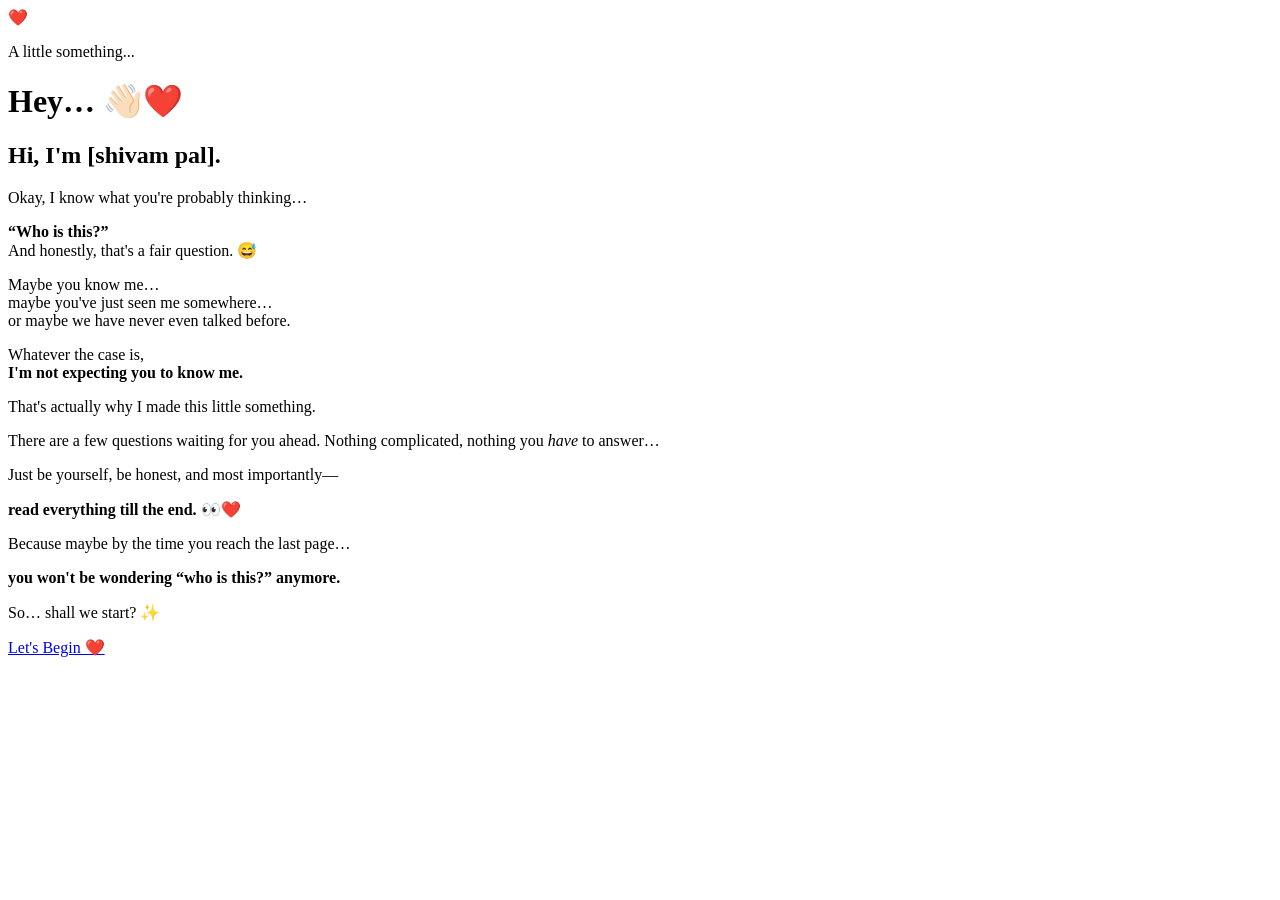
==== index.html @ e45d368c "Add files via upload" ====
<!DOCTYPE html>
<html lang="en">

<head>
    <meta charset="UTF-8">
    <meta name="viewport" content="width=device-width, initial-scale=1.0">

    <title>A Little Something ❤️</title>

    <link rel="stylesheet" href="css/style.css">
</head>

<body>

    <div class="hearts"></div>

    <main class="page">

        <div class="card welcome-card">

            <div class="heart-icon">❤️</div>

            <p class="small-text">A little something...</p>

            <h1>Hey… 👋🏻❤️</h1>

            <h2>Hi, I'm <span>[shivam pal]</span>.</h2>

            <div class="message">

                <p>
                    Okay, I know what you're probably thinking…
                </p>

                <p>
                    <b>“Who is this?”</b><br>
                    And honestly, that's a fair question. 😅
                </p>

                <p>
                    Maybe you know me…<br>
                    maybe you've just seen me somewhere…<br>
                    or maybe we have never even talked before.
                </p>

                <p>
                    Whatever the case is,<br>
                    <b>I'm not expecting you to know me.</b>
                </p>

                <p>
                    That's actually why I made this little something.
                </p>

                <p>
                    There are a few questions waiting for you ahead.
                    Nothing complicated, nothing you <i>have</i> to answer…
                </p>

                <p>
                    Just be yourself, be honest, and most importantly—
                </p>

                <p class="highlight">
                    <b>read everything till the end. 👀❤️</b>
                </p>

                <p>
                    Because maybe by the time you reach the last page…
                </p>

                <p class="highlight">
                    <b>you won't be wondering “who is this?” anymore.</b>
                </p>

            </div>

            <p class="start-text">
                So… shall we start? ✨
            </p>

            <a href="question1.html" class="btn">
                Let's Begin ❤️
            </a>

        </div>

    </main>

    <script src="js/script.js"></script>

</body>

</html>
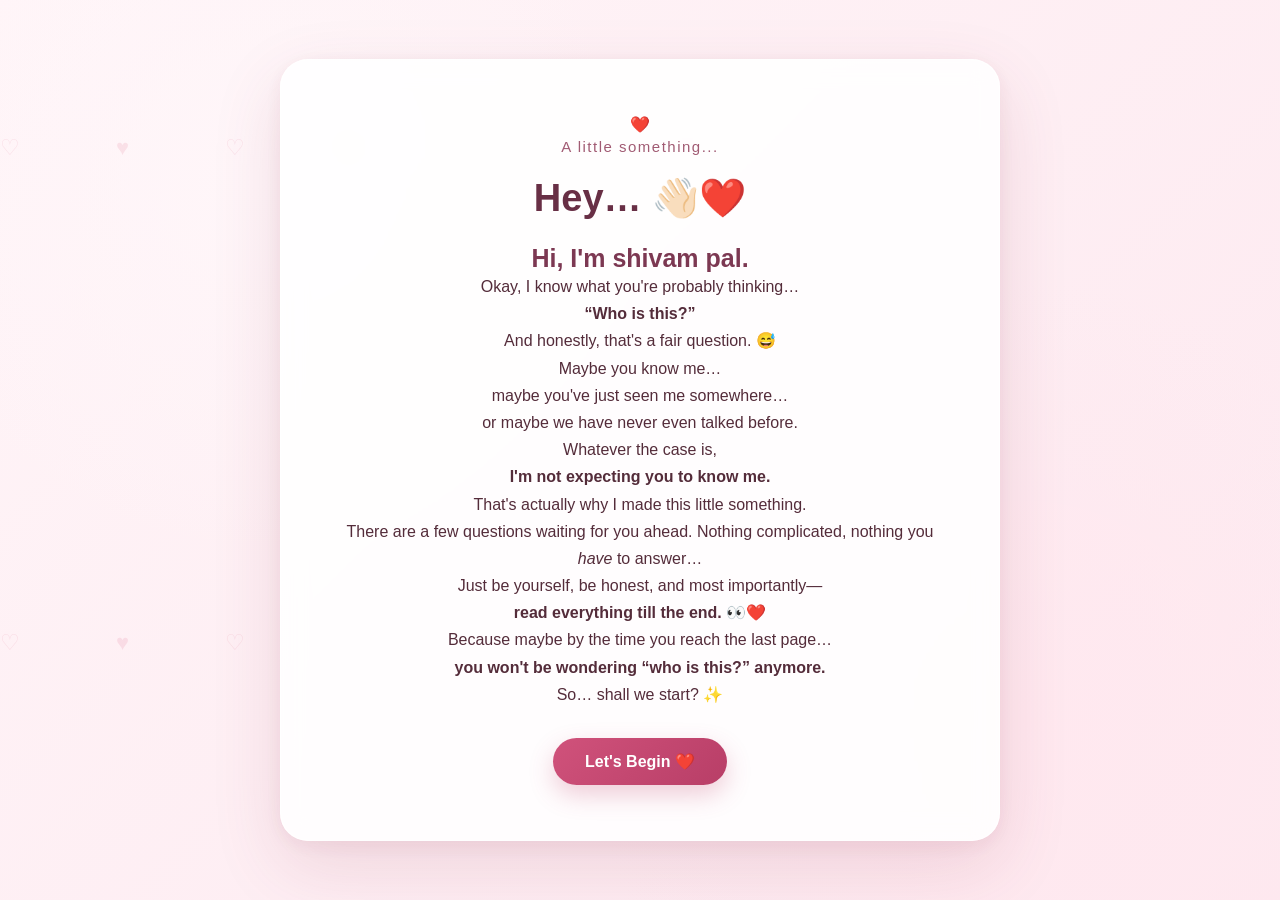
==== commit 74fd07e6: "Fix name formatting in index.html" ====
--- a/index.html
+++ b/index.html
@@ -24,7 +24,7 @@
 
             <h1>Hey… 👋🏻❤️</h1>
 
-            <h2>Hi, I'm <span>[shivam pal]</span>.</h2>
+            <h2>Hi, I'm <span>shivam pal</span>.</h2>
 
             <div class="message">
 
@@ -91,4 +91,4 @@
 
 </body>
 
-</html>+</html>
--- a/css/style.css
+++ b/css/style.css
@@ -0,0 +1,655 @@
+/* =========================================
+    PROPOSAL PROJECT - PREMIUM ROMANTIC UI
+========================================= */
+
+* {
+    margin: 0;
+    padding: 0;
+    box-sizing: border-box;
+}
+
+html {
+    scroll-behavior: smooth;
+}
+
+body {
+    min-height: 100vh;
+    font-family: "Segoe UI", Arial, sans-serif;
+    background:
+        radial-gradient(circle at 20% 20%, #fff6f9 0%, transparent 30%),
+        radial-gradient(circle at 80% 80%, #ffe8ef 0%, transparent 35%),
+        linear-gradient(135deg, #fff5f8, #fde8ef);
+    color: #542c3a;
+    overflow-x: hidden;
+}
+
+
+/* =========================================
+   BACKGROUND HEARTS
+========================================= */
+
+.hearts::before,
+.hearts::after {
+    content: "♡  ♥  ♡  ♥  ♡  ♥  ♡";
+    position: fixed;
+    left: 0;
+    width: 100%;
+    font-size: 22px;
+    letter-spacing: 45px;
+    color: rgba(210, 73, 116, 0.12);
+    pointer-events: none;
+    z-index: 0;
+    animation: floatingHearts 10s linear infinite;
+}
+
+.hearts::before {
+    top: 15%;
+}
+
+.hearts::after {
+    top: 70%;
+    animation-delay: -5s;
+}
+
+@keyframes floatingHearts {
+    0% {
+        transform: translateY(30px);
+        opacity: 0;
+    }
+
+    20% {
+        opacity: 1;
+    }
+
+    80% {
+        opacity: 1;
+    }
+
+    100% {
+        transform: translateY(-80px);
+        opacity: 0;
+    }
+}
+
+
+/* =========================================
+   MAIN PAGE
+========================================= */
+
+.page {
+    width: 100%;
+    min-height: 100vh;
+    padding: 45px 20px;
+    display: flex;
+    justify-content: center;
+    align-items: center;
+    position: relative;
+    z-index: 1;
+}
+
+
+/* =========================================
+   PROGRESS
+========================================= */
+
+.progress {
+    position: fixed;
+    top: 22px;
+    left: 50%;
+    transform: translateX(-50%);
+    display: flex;
+    gap: 8px;
+    z-index: 10;
+}
+
+.progress span {
+    width: 8px;
+    height: 8px;
+    border-radius: 50%;
+    background: #e8b7c7;
+    transition: 0.3s ease;
+}
+
+.progress span.active {
+    background: #cf4f78;
+    transform: scale(1.25);
+}
+
+
+/* =========================================
+   CARD
+========================================= */
+
+.card {
+    width: 100%;
+    max-width: 720px;
+    padding: 55px 55px;
+    background: rgba(255, 255, 255, 0.88);
+    border: 1px solid rgba(255, 255, 255, 0.9);
+    border-radius: 28px;
+    box-shadow:
+        0 25px 70px rgba(146, 56, 88, 0.14),
+        0 5px 20px rgba(146, 56, 88, 0.07);
+    text-align: center;
+    backdrop-filter: blur(12px);
+    animation: cardAppear 0.8s ease;
+}
+
+@keyframes cardAppear {
+    from {
+        opacity: 0;
+        transform: translateY(25px) scale(0.98);
+    }
+
+    to {
+        opacity: 1;
+        transform: translateY(0) scale(1);
+    }
+}
+
+
+/* =========================================
+   TEXT
+========================================= */
+
+.small-text {
+    color: #a15b73;
+    font-size: 15px;
+    letter-spacing: 1.5px;
+    margin-bottom: 15px;
+}
+
+.page-number {
+    color: #bd7088;
+    font-size: 13px;
+    letter-spacing: 2px;
+    margin-bottom: 20px;
+}
+
+h1 {
+    color: #682f45;
+    font-size: 38px;
+    line-height: 1.25;
+    margin-bottom: 22px;
+}
+
+h2 {
+    color: #7c3852;
+    font-size: 25px;
+}
+
+p {
+    line-height: 1.7;
+}
+
+
+/* =========================================
+   ICONS
+========================================= */
+
+.question-icon,
+.chai-icon {
+    font-size: 42px;
+    margin-bottom: 12px;
+    animation: gentleFloat 3s ease-in-out infinite;
+}
+
+.big-heart {
+    font-size: 65px;
+    margin-bottom: 12px;
+    animation: heartbeat 1.8s ease-in-out infinite;
+}
+
+@keyframes gentleFloat {
+    0%, 100% {
+        transform: translateY(0);
+    }
+
+    50% {
+        transform: translateY(-7px);
+    }
+}
+
+@keyframes heartbeat {
+    0%, 100% {
+        transform: scale(1);
+    }
+
+    50% {
+        transform: scale(1.12);
+    }
+}
+
+
+/* =========================================
+   BUTTON
+========================================= */
+
+.btn {
+    display: inline-block;
+    margin-top: 30px;
+    padding: 14px 32px;
+    border-radius: 50px;
+    background: linear-gradient(135deg, #d0527b, #b83e67);
+    color: white;
+    text-decoration: none;
+    font-size: 16px;
+    font-weight: 600;
+    box-shadow: 0 10px 25px rgba(190, 63, 103, 0.25);
+    transition: all 0.3s ease;
+}
+
+.btn:hover {
+    transform: translateY(-3px);
+    box-shadow: 0 15px 30px rgba(190, 63, 103, 0.32);
+}
+
+.btn:active {
+    transform: translateY(0);
+}
+
+
+/* =========================================
+   QUESTION OPTIONS
+========================================= */
+
+.options {
+    display: flex;
+    flex-direction: column;
+    gap: 14px;
+    margin-top: 25px;
+}
+
+.options button {
+    width: 100%;
+    padding: 16px 20px;
+    border: 2px solid #f0c4d2;
+    border-radius: 18px;
+    background: rgba(255, 255, 255, 0.75);
+    color: #653447;
+    font-size: 16px;
+    cursor: pointer;
+    transition: all 0.25s ease;
+}
+
+.options button:hover {
+    border-color: #d65a80;
+    background: #fff4f7;
+    transform: translateY(-2px);
+    box-shadow: 0 8px 20px rgba(197, 73, 112, 0.1);
+}
+
+.options button.selected {
+    background: #fff0f4;
+    border-color: #cf4f78;
+    color: #a7355d;
+}
+
+
+/* =========================================
+   TEXTAREA
+========================================= */
+
+textarea {
+    width: 100%;
+    min-height: 120px;
+    margin-top: 12px;
+    padding: 17px;
+    resize: vertical;
+    border: 2px solid #efc5d3;
+    border-radius: 18px;
+    outline: none;
+    font-family: inherit;
+    font-size: 16px;
+    color: #5c3040;
+    background: #fffafb;
+    transition: 0.25s ease;
+}
+
+textarea:focus {
+    border-color: #cf4f78;
+    box-shadow: 0 0 0 4px rgba(207, 79, 120, 0.08);
+}
+
+textarea::placeholder {
+    color: #b48a99;
+}
+
+
+/* =========================================
+   SHAYARI
+========================================= */
+
+.shayari-card {
+    max-width: 820px;
+}
+
+.shayari-intro {
+    color: #815364;
+    font-size: 17px;
+    margin-bottom: 30px;
+}
+
+.shayari {
+    padding: 38px 30px;
+    border-radius: 24px;
+    background: linear-gradient(
+        135deg,
+        rgba(255, 244, 247, 0.95),
+        rgba(255, 249, 250, 0.95)
+    );
+    border: 1px solid #f3d5df;
+    box-shadow: inset 0 0 25px rgba(198, 74, 111, 0.04);
+}
+
+.shayari p {
+    margin-bottom: 25px;
+    font-family: Georgia, serif;
+    font-style: italic;
+    font-size: 18px;
+    line-height: 1.9;
+    color: #74364d;
+}
+
+.shayari p:last-child {
+    margin-bottom: 0;
+}
+
+.shayari-highlight {
+    font-style: normal !important;
+    font-size: 35px !important;
+    margin-top: 20px;
+}
+
+
+/* =========================================
+   CHAI PAGE
+========================================= */
+
+.chai-page-card {
+    max-width: 720px;
+}
+
+.chai-message {
+    font-size: 17px;
+    color: #704556;
+    line-height: 1.8;
+    margin: 28px 0;
+}
+
+.chai-message p {
+    margin-bottom: 18px;
+}
+
+.special-line {
+    margin-top: 30px;
+    font-size: 21px;
+    color: #863c58;
+}
+
+.chai-question {
+    margin-top: 35px;
+}
+
+.chai-question h2 {
+    margin-bottom: 20px;
+}
+
+.custom-answer {
+    margin-top: 22px;
+    animation: answerAppear 0.4s ease;
+}
+
+.custom-answer p {
+    color: #875266;
+    margin-bottom: 8px;
+}
+
+@keyframes answerAppear {
+    from {
+        opacity: 0;
+        transform: translateY(-8px);
+    }
+
+    to {
+        opacity: 1;
+        transform: translateY(0);
+    }
+}
+
+.chai-note {
+    margin-top: 25px;
+    color: #a06f80;
+    font-size: 14px;
+}
+
+
+/* =========================================
+   RESPONSE
+========================================= */
+
+.response {
+    margin-top: 20px;
+    min-height: 25px;
+    color: #a3385d;
+    font-weight: 600;
+    line-height: 1.6;
+    animation: answerAppear 0.4s ease;
+}
+
+
+/* =========================================
+   FINAL PROPOSAL
+========================================= */
+
+.proposal-card {
+    max-width: 720px;
+}
+
+.love-message {
+    padding: 25px 30px;
+    margin: 25px 0;
+    background: #fff7f9;
+    border-radius: 20px;
+    border: 1px solid #f3d7e0;
+}
+
+.love-message p {
+    color: #6d4150;
+    margin-bottom: 18px;
+    font-size: 16px;
+}
+
+.love-message p:last-child {
+    margin-bottom: 0;
+}
+
+.final-question {
+    margin-top: 35px;
+    padding-top: 30px;
+    border-top: 1px solid #f0d4de;
+}
+
+.final-question p {
+    color: #9b6678;
+    margin-bottom: 15px;
+}
+
+.final-question h2 {
+    margin-bottom: 18px;
+}
+
+.final-question h1 {
+    font-size: 31px;
+    color: #b63863;
+}
+
+
+/* =========================================
+   PROPOSAL BUTTONS
+========================================= */
+
+.proposal-buttons {
+    display: flex;
+    justify-content: center;
+    gap: 15px;
+    margin-top: 30px;
+    flex-wrap: wrap;
+}
+
+.proposal-buttons button {
+    border: none;
+    padding: 14px 27px;
+    border-radius: 50px;
+    font-size: 16px;
+    font-weight: 600;
+    cursor: pointer;
+    transition: 0.3s ease;
+}
+
+.yes-btn {
+    background: linear-gradient(135deg, #d64f78, #b93360);
+    color: white;
+    box-shadow: 0 10px 25px rgba(190, 55, 96, 0.25);
+}
+
+.think-btn {
+    background: #fff1f5;
+    color: #9d4e69;
+    border: 1px solid #efc5d3 !important;
+}
+
+.proposal-buttons button:hover {
+    transform: translateY(-3px);
+}
+
+.response {
+    color: #b63863;
+}
+
+
+/* =========================================
+   MOBILE RESPONSIVE
+========================================= */
+
+@media (max-width: 700px) {
+
+    .page {
+        padding: 55px 14px 30px;
+    }
+
+    .card {
+        padding: 38px 22px;
+        border-radius: 23px;
+    }
+
+    h1 {
+        font-size: 29px;
+    }
+
+    h2 {
+        font-size: 22px;
+    }
+
+    .shayari {
+        padding: 28px 18px;
+    }
+
+    .shayari p {
+        font-size: 16px;
+        line-height: 1.8;
+    }
+
+    .shayari-intro {
+        font-size: 15px;
+    }
+
+    .special-line {
+        font-size: 18px;
+    }
+
+    .final-question h1 {
+        font-size: 26px;
+    }
+
+    .love-message {
+        padding: 20px 17px;
+    }
+
+    .love-message p {
+        font-size: 15px;
+    }
+
+    .options button {
+        font-size: 15px;
+        padding: 15px 12px;
+    }
+
+    .btn {
+        padding: 13px 25px;
+    }
+
+    .big-heart {
+        font-size: 55px;
+    }
+}
+
+/* =================================
+    FINAL RESPONSE
+================================= */
+
+.yes-message,
+.think-message {
+    margin-top: 25px;
+    padding: 25px;
+    border-radius: 20px;
+    background: #fff5f8;
+    border: 1px solid #f1ccd8;
+    animation: answerAppear 0.6s ease;
+}
+
+.yes-message h2,
+.think-message h2 {
+    margin-bottom: 12px;
+}
+
+.yes-message p,
+.think-message p {
+    color: #744353;
+    margin-top: 8px;
+}
+
+.celebrate-heart {
+    font-size: 45px;
+    margin-bottom: 10px;
+    animation: heartbeat 1s ease-in-out infinite;
+}
+
+
+/* Floating hearts */
+
+.floating-heart {
+    position: fixed;
+    bottom: -40px;
+    font-size: 24px;
+    pointer-events: none;
+    z-index: 999;
+    animation: heartRise 4s ease-out forwards;
+}
+
+@keyframes heartRise {
+
+    0% {
+        transform: translateY(0) scale(0.7);
+        opacity: 0;
+    }
+
+    15% {
+        opacity: 1;
+    }
+
+    100% {
+        transform: translateY(-110vh) scale(1.2) rotate(15deg);
+        opacity: 0;
+    }
+}
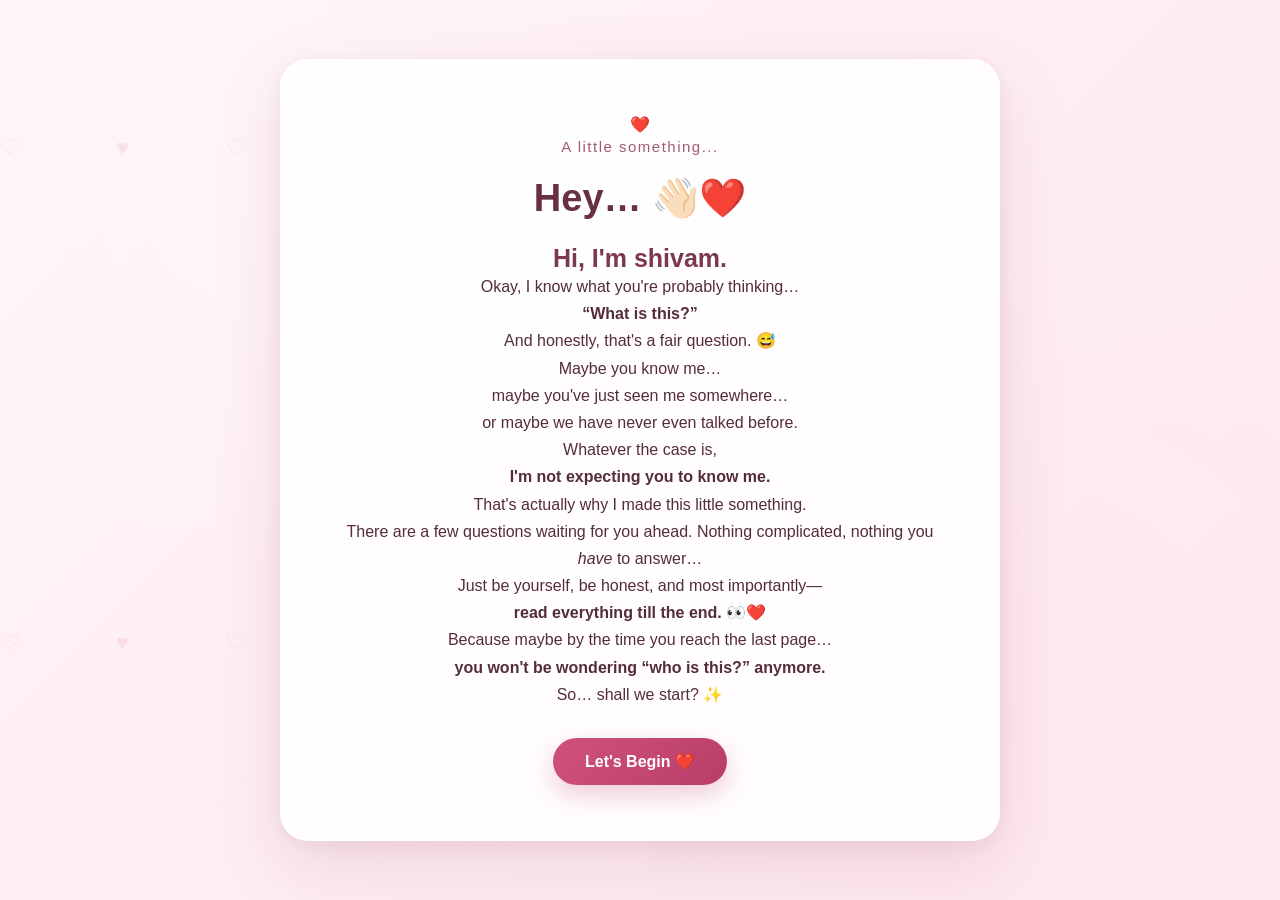
==== commit a4392d07: "Update index.html" ====
--- a/index.html
+++ b/index.html
@@ -24,7 +24,7 @@
 
             <h1>Hey… 👋🏻❤️</h1>
 
-            <h2>Hi, I'm <span>shivam pal</span>.</h2>
+            <h2>Hi, I'm <span>shivam</span>.</h2>
 
             <div class="message">
 
@@ -33,7 +33,7 @@
                 </p>
 
                 <p>
-                    <b>“Who is this?”</b><br>
+                    <b>“What is this?”</b><br>
                     And honestly, that's a fair question. 😅
                 </p>
 
